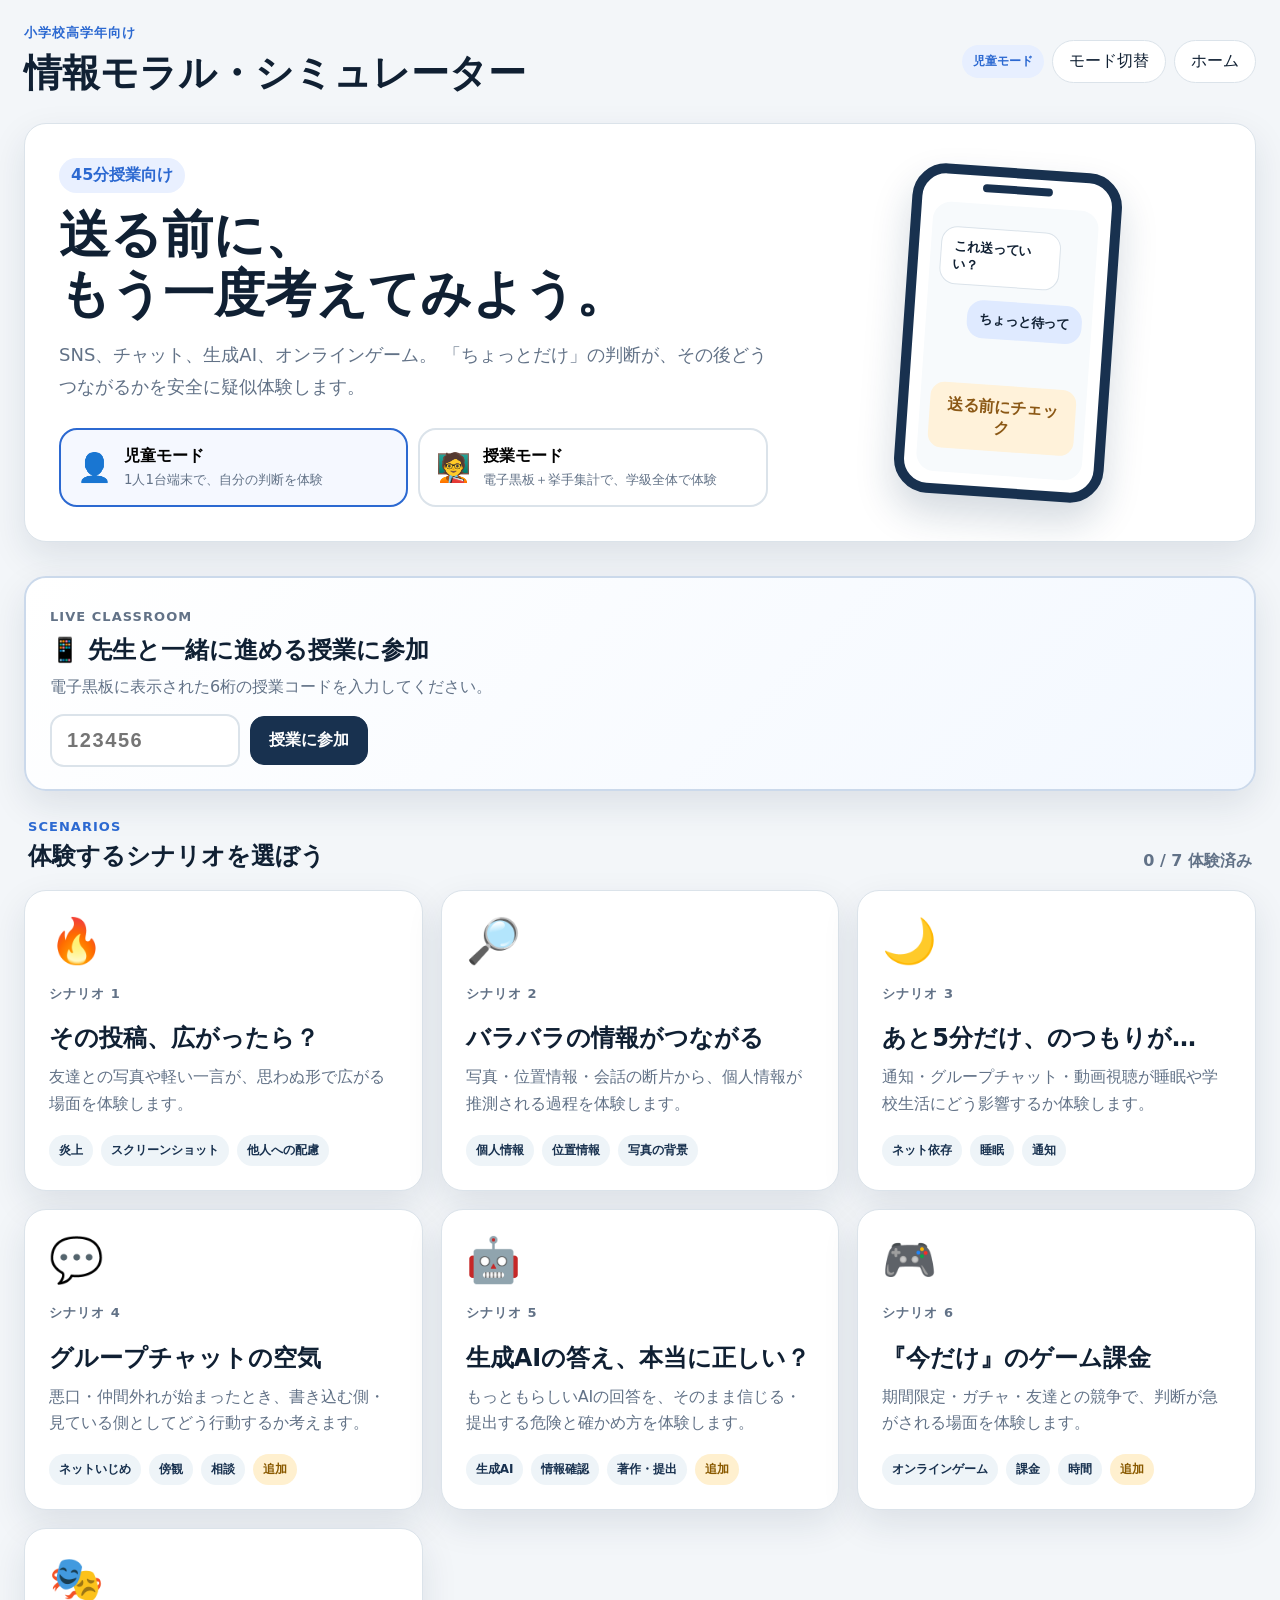
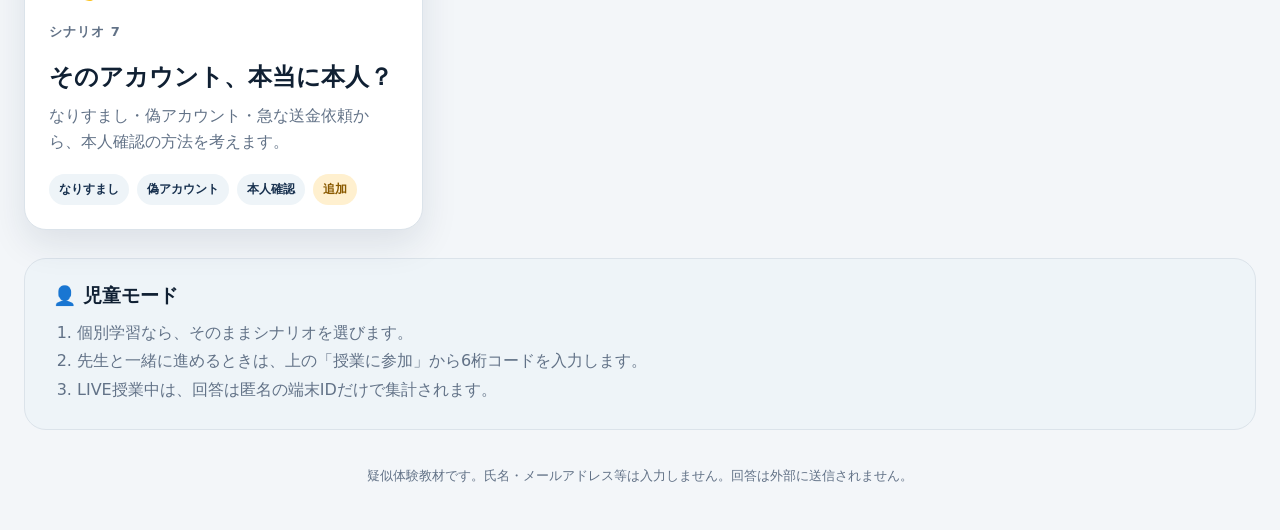
==== student/index.html @ f96a6f6f "Add files via upload" ====
<!doctype html>
<html lang="ja">
<head>
  <meta charset="utf-8" />
  <meta name="viewport" content="width=device-width, initial-scale=1" />
  <meta name="theme-color" content="#18314f" />
  <title>情報モラル・シミュレーター｜児童用</title>
  <meta name="description" content="小学校高学年向け。SNS・チャット・生成AI・ゲームを疑似体験しながら情報モラルを考える教材です。" />
  <link rel="stylesheet" href="../styles.css" />
</head>
<body>
  <div class="app-shell">
    <header class="topbar">
      <div class="brand">
        <p class="eyebrow">小学校高学年向け</p>
        <h1>情報モラル・シミュレーター</h1>
      </div>
      <div class="top-actions">
        <span id="modeBadge" class="mode-badge">児童モード</span>
        <button id="modeBtn" class="ghost-btn" type="button">モード切替</button>
        <button id="homeBtn" class="ghost-btn" type="button">ホーム</button>
      </div>
    </header>

    <main id="app" class="main"></main>

    <footer class="footer">
      <p>疑似体験教材です。氏名・メールアドレス等は入力しません。回答は外部に送信されません。</p>
    </footer>
  </div>

  <template id="homeTemplate">
    <section class="hero card">
      <div class="hero-copy">
        <span class="badge">45分授業向け</span>
        <h2>送る前に、<br>もう一度考えてみよう。</h2>
        <p>
          SNS、チャット、生成AI、オンラインゲーム。
          「ちょっとだけ」の判断が、その後どうつながるかを安全に疑似体験します。
        </p>
        <div class="mode-picker" aria-label="利用モード">
          <button class="mode-card active" data-mode="student" type="button">
            <span class="mode-icon">👤</span>
            <span><strong>児童モード</strong><small>1人1台端末で、自分の判断を体験</small></span>
          </button>
          <button class="mode-card" data-mode="teacher" type="button">
            <span class="mode-icon">🧑‍🏫</span>
            <span><strong>授業モード</strong><small>電子黒板＋挙手集計で、学級全体で体験</small></span>
          </button>
        </div>
      </div>
      <div class="hero-visual" aria-hidden="true">
        <div class="phone-mini">
          <div class="phone-mini-notch"></div>
          <div class="phone-mini-screen">
            <div class="mini-bubble left">これ送っていい？</div>
            <div class="mini-bubble right">ちょっと待って</div>
            <div class="mini-warning">送る前にチェック</div>
          </div>
        </div>
      </div>
    </section>

    <section id="liveHomePanel" class="live-home-panel"></section>

    <section>
      <div class="section-heading">
        <div>
          <p class="eyebrow">SCENARIOS</p>
          <h2 id="scenarioHeading">体験するシナリオを選ぼう</h2>
        </div>
        <div id="overallProgress" class="overall-progress"></div>
      </div>
      <div id="scenarioGrid" class="scenario-grid"></div>
    </section>

    <section id="lessonTip" class="lesson-tip card soft"></section>
  </template>

  <template id="studentScenarioTemplate">
    <section class="scenario-layout">
      <aside class="scenario-sidebar">
        <button class="back-link back-home" type="button">← シナリオ選択</button>
        <div class="card sidebar-card">
          <p id="scenarioLabel" class="eyebrow"></p>
          <h2 id="scenarioTitle"></h2>
          <p id="scenarioIntro"></p>
          <div class="step-track">
            <span id="stepText"></span>
            <div class="progress-bar"><div id="stepBar"></div></div>
          </div>
        </div>
      </aside>

      <section class="phone-stage">
        <div class="phone">
          <div class="phone-notch"></div>
          <div class="phone-status"><span>11:24</span><span>●●●</span></div>
          <div id="phoneAppHeader" class="phone-app-header"></div>
          <div id="phoneContent" class="phone-content"></div>
        </div>
        <div id="decisionPanel" class="decision-panel card"></div>
      </section>
    </section>
  </template>

  <template id="teacherScenarioTemplate">
    <section class="teacher-shell">
      <div class="teacher-toolbar">
        <button class="back-link back-home" type="button">← シナリオ選択</button>
        <div id="teacherLiveStatus" class="teacher-live-status"></div>
        <div class="teacher-progress">
          <span id="teacherStepText"></span>
          <div class="progress-bar"><div id="teacherStepBar"></div></div>
        </div>
        <button id="resetVotesBtn" class="ghost-btn" type="button">挙手数を0に戻す</button>
      </div>

      <section class="teacher-board card">
        <div class="teacher-context">
          <div>
            <p id="teacherScenarioLabel" class="eyebrow"></p>
            <h2 id="teacherScenarioTitle"></h2>
          </div>
          <div class="board-app-chip"><span class="app-dot"></span><span id="teacherAppName"></span></div>
        </div>

        <div class="teacher-stage-grid">
          <div id="teacherMockScreen" class="teacher-mock-screen"></div>
          <div class="teacher-question">
            <p class="eyebrow">みんなならどうする？</p>
            <h3 id="teacherPrompt"></h3>
            <div id="teacherContextBox" class="context-box board-context"></div>
          </div>
        </div>

        <div id="teacherChoices" class="teacher-choices"></div>
        <div id="teacherOutcome" class="teacher-outcome" hidden></div>
      </section>
    </section>
  </template>

  <template id="resultTemplate">
    <section class="result-wrap">
      <div class="result-hero card">
        <div>
          <p id="resultModeLabel" class="eyebrow">振り返り</p>
          <h2 id="resultTitle"></h2>
          <p id="resultSummary"></p>
        </div>
      </div>

      <section class="metric-grid" id="metricGrid"></section>

      <section class="card timeline-card">
        <div class="section-heading compact">
          <div>
            <p id="timelineLabel" class="eyebrow">あなたの選択</p>
            <h3>どこで立ち止まれたかな？</h3>
          </div>
        </div>
        <div id="choiceTimeline" class="choice-timeline"></div>
      </section>

      <section class="card reflection-card">
        <p class="eyebrow">考えてみよう</p>
        <h3>振り返りの3問</h3>
        <div id="reflectionQuestions" class="reflection-questions"></div>
      </section>

      <section class="result-actions">
        <button id="retryBtn" class="secondary-btn" type="button">同じシナリオをもう一度</button>
        <button id="nextScenarioBtn" class="primary-btn" type="button">別のシナリオへ</button>
      </section>
    </section>
  </template>

  <div id="modeDialog" class="modal" hidden>
    <div class="modal-card card" role="dialog" aria-modal="true" aria-labelledby="modeDialogTitle">
      <p class="eyebrow">MODE</p>
      <h2 id="modeDialogTitle">使い方を選ぶ</h2>
      <button class="mode-select-btn" data-mode="student" type="button">
        <span>👤</span><strong>児童モード</strong><small>一人一端末で個別に体験</small>
      </button>
      <button class="mode-select-btn" data-mode="teacher" type="button">
        <span>🧑‍🏫</span><strong>授業モード</strong><small>電子黒板で挙手を集計しながら進行</small>
      </button>
      <button id="closeModeDialog" class="ghost-btn modal-close" type="button">閉じる</button>
    </div>
  </div>

  <script src="../config.js"></script>
  <script src="../app.js"></script>
</body>
</html>
---- styles.css ----
:root{
  --bg:#f3f6f9;--surface:#fff;--ink:#102033;--muted:#627287;--line:#dbe3ea;
  --navy:#18314f;--blue:#2c69d1;--cyan:#1e9ab7;--green:#4d9b75;--orange:#d9872c;
  --red:#c85b5b;--soft:#eef4f8;--yellow:#f4b940;--shadow:0 14px 36px rgba(18,44,72,.10);
  --radius:22px;font-family:"Noto Sans JP","Yu Gothic","Hiragino Kaku Gothic ProN",system-ui,sans-serif
}
*{box-sizing:border-box}html,body{margin:0;background:var(--bg);color:var(--ink)}
body{min-height:100vh}button{font:inherit}button:focus-visible{outline:4px solid rgba(44,105,209,.25);outline-offset:2px}
.app-shell{max-width:1280px;margin:0 auto;padding:24px}.topbar{display:flex;justify-content:space-between;gap:16px;align-items:center;margin-bottom:24px}
.topbar h1{font-size:clamp(24px,3vw,38px);margin:2px 0 0}.top-actions{display:flex;align-items:center;gap:8px;flex-wrap:wrap;justify-content:flex-end}
.eyebrow{margin:0 0 6px;color:var(--blue);font-weight:900;letter-spacing:.08em;font-size:13px}.card{background:var(--surface);border:1px solid var(--line);border-radius:var(--radius);box-shadow:var(--shadow)}
.soft{background:var(--soft);box-shadow:none}.ghost-btn,.back-link{border:1px solid var(--line);background:#fff;color:var(--ink);border-radius:999px;padding:10px 16px;cursor:pointer}
.mode-badge{font-size:12px;font-weight:900;padding:8px 11px;border-radius:999px;background:#e7efff;color:var(--blue)}
body.teacher-mode .mode-badge{background:#fff0cf;color:#8a5a00}.hero{display:grid;grid-template-columns:1.25fr .75fr;gap:28px;padding:34px;margin-bottom:34px;overflow:hidden}
.badge{display:inline-block;background:#e9f0ff;color:var(--blue);font-weight:900;padding:7px 12px;border-radius:999px;margin-bottom:12px}
.hero h2{font-size:clamp(30px,4vw,54px);line-height:1.15;margin:0 0 16px}.hero p{color:var(--muted);font-size:18px;line-height:1.8;margin:0}
.hero-visual{display:flex;justify-content:center;align-items:center}.phone-mini{width:210px;height:330px;border:10px solid var(--navy);border-radius:34px;background:#fff;box-shadow:0 20px 38px rgba(17,48,82,.18);position:relative;padding:28px 12px 12px;transform:rotate(4deg)}
.phone-mini-notch{position:absolute;top:8px;left:50%;transform:translateX(-50%);width:70px;height:8px;border-radius:99px;background:var(--navy)}
.phone-mini-screen{height:100%;background:#f7fafc;border-radius:18px;padding:24px 10px;display:flex;flex-direction:column;gap:14px}
.mini-bubble{padding:10px 12px;border-radius:16px;max-width:82%;font-weight:800;font-size:13px}.mini-bubble.left{background:#fff;border:1px solid var(--line)}
.mini-bubble.right{background:#dfeaff;align-self:flex-end}.mini-warning{margin-top:auto;background:#fff2da;color:#8b5815;border-radius:14px;padding:12px;font-weight:900;text-align:center}
.mode-picker{display:grid;grid-template-columns:1fr 1fr;gap:10px;margin-top:24px}.mode-card{border:2px solid var(--line);background:#fff;border-radius:18px;padding:16px;text-align:left;display:flex;gap:12px;cursor:pointer;align-items:center}
.mode-card.active{border-color:var(--blue);background:#f5f8ff}.mode-card strong,.mode-card small{display:block}.mode-card small{color:var(--muted);margin-top:4px;line-height:1.4}.mode-icon{font-size:28px}
.section-heading{display:flex;justify-content:space-between;align-items:end;gap:16px;margin:0 4px 18px}.section-heading h2,.section-heading h3{margin:0}.section-heading.compact{margin:0 0 18px}
.overall-progress{color:var(--muted);font-weight:800}.scenario-grid{display:grid;grid-template-columns:repeat(3,1fr);gap:18px}
.scenario-card{padding:24px;display:flex;flex-direction:column;min-height:300px;cursor:pointer;transition:.18s ease;position:relative;overflow:hidden}
.scenario-card:hover{transform:translateY(-4px);box-shadow:0 18px 42px rgba(18,44,72,.15)}.scenario-card .icon{font-size:44px;margin-bottom:16px}.scenario-card h3{font-size:24px;margin:0 0 10px}
.scenario-card p{color:var(--muted);line-height:1.65;margin:0 0 18px}.scenario-card .meta{display:flex;gap:8px;flex-wrap:wrap;margin-top:auto}
.pill{font-size:12px;font-weight:900;padding:7px 10px;border-radius:999px;background:var(--soft);color:var(--navy)}.pill.new{background:#fff0cf;color:#8a5a00}
.done-mark{position:absolute;right:18px;top:18px;background:#dff3e8;color:#327151;font-weight:900;border-radius:999px;padding:7px 10px;font-size:12px}
.lesson-tip{padding:24px 28px;margin-top:28px}.lesson-tip h3{margin:0 0 10px}.lesson-tip ol,.lesson-tip ul{margin:0;padding-left:1.5em;color:var(--muted);line-height:1.8}
.footer{padding:24px 0 8px;color:var(--muted);font-size:13px;text-align:center}
.scenario-layout{display:grid;grid-template-columns:330px 1fr;gap:24px;align-items:start}.scenario-sidebar{display:flex;flex-direction:column;gap:14px;position:sticky;top:18px}
.sidebar-card{padding:24px}.sidebar-card h2{margin:0 0 10px;font-size:30px}.sidebar-card p{color:var(--muted);line-height:1.7}.step-track{margin-top:24px;font-weight:900;font-size:13px}
.progress-bar{height:9px;background:#e5ebf0;border-radius:999px;overflow:hidden;margin-top:9px}.progress-bar>div{height:100%;background:linear-gradient(90deg,var(--blue),var(--cyan));width:0;transition:.3s}
.phone-stage{display:grid;grid-template-columns:minmax(340px,500px) minmax(300px,1fr);gap:24px;align-items:start}.phone{border:12px solid #15283d;border-radius:42px;background:#fff;min-height:680px;box-shadow:0 20px 50px rgba(14,34,55,.20);overflow:hidden;position:relative}
.phone-notch{position:absolute;z-index:3;top:9px;left:50%;transform:translateX(-50%);width:116px;height:20px;border-radius:999px;background:#15283d}.phone-status{padding:13px 20px 8px;display:flex;justify-content:space-between;font-size:12px;font-weight:900;background:#f9fbfc}
.phone-app-header{padding:14px 18px;border-bottom:1px solid var(--line);font-weight:900;display:flex;align-items:center;gap:10px}.app-dot{width:30px;height:30px;border-radius:9px;background:linear-gradient(145deg,var(--blue),var(--cyan));display:inline-block;flex:none}
.phone-content{background:#f5f7fa;min-height:605px;padding:16px;display:flex;flex-direction:column;gap:12px}.post{background:#fff;border:1px solid var(--line);border-radius:18px;padding:14px}
.post-head{display:flex;align-items:center;gap:10px;margin-bottom:10px}.avatar{width:38px;height:38px;border-radius:50%;display:grid;place-items:center;background:#dfe8f5;font-weight:900}
.post-user{font-weight:900}.post-time{font-size:12px;color:var(--muted)}.post p{margin:8px 0;line-height:1.55}.post-image{border-radius:14px;background:linear-gradient(135deg,#b8d7f4,#e8f2fa);min-height:160px;padding:18px;display:flex;align-items:end;font-weight:900;color:#24415f;position:relative;overflow:hidden}
.post-image::after{content:"";position:absolute;right:18px;top:18px;width:85px;height:38px;background:#fff9;border-radius:8px;box-shadow:0 0 0 1px #ffffffaa}
.reactions{display:flex;gap:16px;color:var(--muted);font-size:13px;font-weight:900;margin-top:12px}.chat-row{display:flex;gap:9px;align-items:flex-end}.chat-row.me{justify-content:flex-end}
.chat-avatar{width:34px;height:34px;border-radius:50%;background:#dfe8f5;display:grid;place-items:center;font-weight:900;font-size:12px}.bubble{max-width:78%;background:#fff;border:1px solid var(--line);padding:10px 13px;border-radius:16px;line-height:1.55}
.chat-row.me .bubble{background:#dfeaff;border-color:#cadcff}.system-note{align-self:center;background:#e9edf1;color:#516274;border-radius:999px;padding:7px 12px;font-size:12px;font-weight:900}
.notification{background:#fff;border-left:5px solid var(--orange);padding:12px 14px;border-radius:12px;box-shadow:0 7px 20px rgba(20,45,70,.08)}.notification strong{display:block;margin-bottom:4px}
.screen-night{background:linear-gradient(#16213a,#273a5b);color:#fff}.screen-night .chat-row .bubble{color:var(--ink)}.clock-card{padding:22px;border-radius:18px;background:rgba(255,255,255,.11);text-align:center;margin:8px 0 4px}
.clock-card .clock{font-size:52px;font-weight:900}.clock-card p{margin:6px 0 0;color:#d8e4f2}.decision-panel{padding:24px;position:sticky;top:18px}.decision-panel h3{font-size:24px;margin:0 0 10px}
.decision-panel>p{color:var(--muted);line-height:1.7;margin:0 0 18px}.choice-list{display:flex;flex-direction:column;gap:10px}.choice-btn{border:1px solid var(--line);background:#fff;border-radius:16px;padding:15px 16px;text-align:left;cursor:pointer;font-weight:900;line-height:1.5;transition:.15s}
.choice-btn:hover{border-color:#9bb7df;background:#f7faff;transform:translateX(3px)}.choice-index{display:inline-grid;place-items:center;width:28px;height:28px;border-radius:50%;background:var(--soft);margin-right:9px;color:var(--blue);font-size:13px}
.context-box{background:var(--soft);padding:12px 14px;border-radius:14px;color:var(--muted);line-height:1.6;font-size:14px;margin-bottom:16px}.outcome-box{border:2px solid #cbd8e6;background:#f8fbff;border-radius:18px;padding:18px}
.outcome-box h4{font-size:20px;margin:0 0 8px}.outcome-box p{color:var(--ink);line-height:1.7;margin:0 0 16px}.primary-btn,.secondary-btn{border-radius:14px;padding:13px 18px;font-weight:900;cursor:pointer}
.primary-btn{background:var(--navy);color:#fff;border:1px solid var(--navy)}.secondary-btn{background:#fff;color:var(--ink);border:1px solid var(--line)}
/* teacher mode */
body.teacher-mode .app-shell{max-width:1500px}.teacher-shell{min-height:calc(100vh - 150px)}.teacher-toolbar{display:grid;grid-template-columns:auto 1fr auto;gap:18px;align-items:center;margin-bottom:16px}
.teacher-progress{min-width:260px;font-weight:900}.teacher-board{padding:28px;box-shadow:0 20px 52px rgba(18,44,72,.14)}.teacher-context{display:flex;justify-content:space-between;gap:20px;align-items:center;border-bottom:1px solid var(--line);padding-bottom:18px}
.teacher-context h2{font-size:clamp(30px,3vw,48px);margin:0}.board-app-chip{display:flex;align-items:center;gap:10px;font-weight:900;background:var(--soft);padding:10px 14px;border-radius:15px}
.teacher-stage-grid{display:grid;grid-template-columns:.85fr 1.15fr;gap:24px;align-items:stretch;margin:24px 0}.teacher-mock-screen{background:#f4f7fa;border:2px solid var(--line);border-radius:24px;padding:18px;min-height:280px;display:flex;flex-direction:column;gap:12px}
.teacher-mock-screen .post-image{min-height:120px}.teacher-question{display:flex;flex-direction:column;justify-content:center;padding:18px}.teacher-question h3{font-size:clamp(30px,3.6vw,54px);line-height:1.35;margin:0 0 18px}
.board-context{font-size:18px;margin:0;padding:16px 18px}.teacher-choices{display:grid;grid-template-columns:repeat(3,1fr);gap:16px}.teacher-choice{border:2px solid var(--line);border-radius:20px;padding:18px;background:#fff;display:flex;flex-direction:column;min-height:230px}
.teacher-choice-head{display:flex;align-items:flex-start;gap:12px}.teacher-letter{width:46px;height:46px;border-radius:50%;display:grid;place-items:center;background:var(--navy);color:#fff;font-size:22px;font-weight:900;flex:none}
.teacher-choice h4{font-size:22px;line-height:1.45;margin:4px 0 10px}.vote-control{margin-top:auto}.vote-row{display:grid;grid-template-columns:46px 1fr 46px;gap:8px;align-items:center}
.vote-btn{width:46px;height:46px;border-radius:14px;border:1px solid var(--line);background:var(--soft);font-size:24px;font-weight:900;cursor:pointer}.vote-number{text-align:center;font-size:30px;font-weight:900}
.vote-bar{height:10px;background:#edf1f5;border-radius:999px;overflow:hidden;margin:10px 0}.vote-bar>div{height:100%;width:0;background:linear-gradient(90deg,var(--blue),var(--cyan));transition:.25s}
.vote-meta{display:flex;justify-content:space-between;color:var(--muted);font-size:13px;font-weight:900}.choose-route-btn{width:100%;margin-top:12px;border:none;background:var(--navy);color:#fff;padding:11px;border-radius:13px;font-weight:900;cursor:pointer}
.teacher-outcome{margin-top:18px;border:3px solid #cbd8e6;background:#f8fbff;border-radius:22px;padding:22px}.teacher-outcome h3{font-size:28px;margin:0 0 8px}.teacher-outcome p{font-size:21px;line-height:1.7;margin:0 0 18px}
.teacher-outcome-actions{display:flex;justify-content:flex-end;gap:10px}.class-summary{display:flex;gap:10px;flex-wrap:wrap;margin-bottom:12px}.class-pill{background:#fff;border:1px solid var(--line);border-radius:999px;padding:8px 12px;font-weight:900}
/* result */
.result-wrap{max-width:1060px;margin:0 auto}.result-hero{padding:32px;margin-bottom:18px}.result-hero h2{font-size:34px;margin:0 0 10px}.result-hero p{color:var(--muted);line-height:1.7}
.metric-grid{display:grid;grid-template-columns:repeat(4,1fr);gap:14px;margin-bottom:18px}.metric-card{padding:20px}.metric-card h3{margin:0 0 8px;font-size:17px}.metric-score{font-size:34px;font-weight:900;margin:4px 0 8px}
.metric-bar{height:10px;background:#edf1f5;border-radius:999px;overflow:hidden}.metric-bar>div{height:100%;border-radius:999px;background:linear-gradient(90deg,var(--blue),var(--cyan))}
.metric-card p{color:var(--muted);font-size:13px;line-height:1.55;margin-bottom:0}.timeline-card,.reflection-card{padding:26px;margin-bottom:18px}.choice-timeline{display:flex;flex-direction:column;gap:14px}
.choice-event{display:grid;grid-template-columns:42px 1fr;gap:12px}.choice-event .num{width:38px;height:38px;border-radius:50%;display:grid;place-items:center;background:var(--navy);color:#fff;font-weight:900}
.choice-event h4{margin:2px 0 5px}.choice-event p{margin:0;color:var(--muted);line-height:1.6}.reflection-questions{display:grid;grid-template-columns:repeat(3,1fr);gap:12px}.reflection-q{background:var(--soft);border-radius:16px;padding:18px;font-weight:900;line-height:1.55}
.result-actions{display:flex;justify-content:flex-end;gap:12px;margin-top:20px}
/* modal */
.modal{position:fixed;inset:0;background:rgba(13,28,45,.55);z-index:20;display:grid;place-items:center;padding:18px}.modal[hidden]{display:none}.modal-card{width:min(520px,100%);padding:26px}.modal-card h2{margin:0 0 18px}
.mode-select-btn{width:100%;display:grid;grid-template-columns:44px 1fr;text-align:left;gap:3px 10px;border:1px solid var(--line);background:#fff;border-radius:16px;padding:15px;margin:10px 0;cursor:pointer}.mode-select-btn>span{grid-row:1/3;font-size:28px}
.mode-select-btn strong{font-size:18px}.mode-select-btn small{color:var(--muted)}.modal-close{width:100%;margin-top:8px}
@media(max-width:1100px){.scenario-grid{grid-template-columns:repeat(2,1fr)}.teacher-stage-grid{grid-template-columns:1fr}.teacher-choices{grid-template-columns:1fr}.metric-grid{grid-template-columns:repeat(2,1fr)}}
@media(max-width:980px){.hero{grid-template-columns:1fr}.hero-visual{display:none}.scenario-layout{grid-template-columns:1fr}.scenario-sidebar{position:static}.phone-stage{grid-template-columns:1fr}.phone{max-width:560px;margin:0 auto;width:100%}.decision-panel{position:static}.teacher-toolbar{grid-template-columns:1fr}.teacher-context{align-items:flex-start}.mode-picker{grid-template-columns:1fr}}
@media(max-width:720px){.app-shell{padding:14px}.topbar{align-items:flex-start}.topbar h1{font-size:23px}.top-actions{max-width:200px}.hero{padding:24px}.scenario-grid,.metric-grid,.reflection-questions{grid-template-columns:1fr}.result-actions,.teacher-outcome-actions{flex-direction:column}.result-actions button,.teacher-outcome-actions button{width:100%}.teacher-board{padding:18px}.teacher-context{flex-direction:column}.teacher-question h3{font-size:30px}}


/* ===== v3 LIVE classroom ===== */
.live-home-panel:empty{display:none}
.live-card{padding:22px 24px;margin:0 0 28px;border:2px solid #cbd9eb;background:linear-gradient(135deg,#ffffff,#f3f8ff)}
.live-card.teacher-live{border-color:#f0c86e;background:linear-gradient(135deg,#fffdf7,#fff6de)}
.live-card h3{margin:0 0 8px;font-size:24px}
.live-card p{color:var(--muted);line-height:1.65;margin:6px 0}
.live-row{display:flex;align-items:center;gap:10px;flex-wrap:wrap;margin-top:14px}
.live-code-box{display:inline-flex;align-items:center;gap:12px;background:var(--navy);color:#fff;border-radius:18px;padding:12px 18px}
.live-code-box small{opacity:.78;font-weight:800}
.live-code{font-size:30px;letter-spacing:.12em;font-weight:950}
.live-input{width:190px;border:2px solid var(--line);border-radius:14px;padding:13px 15px;font-size:20px;font-weight:900;letter-spacing:.08em;background:#fff}
.live-status-dot{width:10px;height:10px;border-radius:50%;display:inline-block;background:#95a2b2;margin-right:6px}
.live-status-dot.on{background:#3ea76e;box-shadow:0 0 0 5px rgba(62,167,110,.12)}
.live-message{font-weight:800;color:var(--navy)}
.live-error{color:#b84444;font-weight:800}
.live-hint{font-size:13px!important}
.live-joined-banner{display:flex;align-items:center;justify-content:space-between;gap:12px;background:#e9f6ee;border:1px solid #b9dfc7;border-radius:15px;padding:12px 14px;margin-bottom:14px}
.live-wait-card{max-width:760px;margin:40px auto;padding:38px;text-align:center}
.live-wait-card .big-icon{font-size:58px}
.live-wait-card h2{font-size:34px;margin:10px 0}
.live-wait-card p{color:var(--muted);line-height:1.7}
.teacher-live-status{min-width:220px;font-weight:900}
.teacher-live-status .live-code-mini{display:inline-block;background:#fff0cf;color:#7c5200;border-radius:999px;padding:8px 12px}
.live-vote-lock{border:2px solid #b7dfc7;background:#effaf3;border-radius:18px;padding:18px}
.live-vote-lock h4{margin:0 0 8px;font-size:22px}
.live-vote-lock p{margin:0;color:#3d6b50;line-height:1.6}
.live-choice-selected{border-color:#5a92de!important;background:#f2f7ff!important}
.teacher-choice.live-readonly .vote-btn{display:none}
.teacher-choice.live-readonly .vote-row{grid-template-columns:1fr}
.teacher-choice.live-readonly .vote-number{font-size:36px}
.live-count-note{text-align:center;color:var(--muted);font-size:13px;font-weight:900;margin-top:8px}
.sync-warning{background:#fff4dc;border:1px solid #f0cf86;color:#7e5911;padding:10px 12px;border-radius:13px;font-size:13px;font-weight:800}
@media(max-width:720px){
  .live-card{padding:18px}
  .live-input{width:100%}
  .live-code{font-size:25px}
}
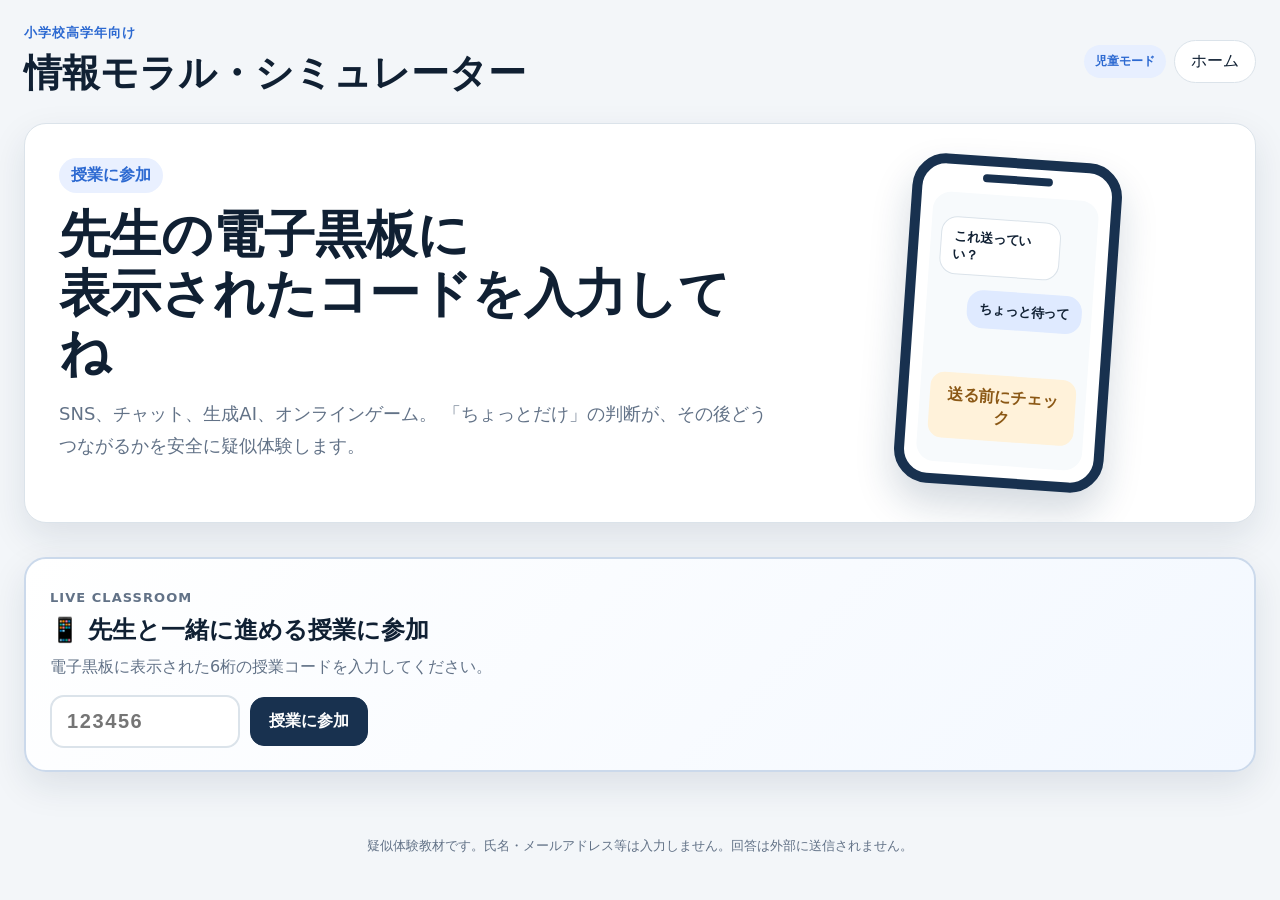
==== commit ce6bb055: "Add files via upload" ====
--- a/student/index.html
+++ b/student/index.html
@@ -8,7 +8,7 @@
   <meta name="description" content="小学校高学年向け。SNS・チャット・生成AI・ゲームを疑似体験しながら情報モラルを考える教材です。" />
   <link rel="stylesheet" href="../styles.css" />
 </head>
-<body>
+<body data-role="student">
   <div class="app-shell">
     <header class="topbar">
       <div class="brand">
@@ -17,7 +17,6 @@
       </div>
       <div class="top-actions">
         <span id="modeBadge" class="mode-badge">児童モード</span>
-        <button id="modeBtn" class="ghost-btn" type="button">モード切替</button>
         <button id="homeBtn" class="ghost-btn" type="button">ホーム</button>
       </div>
     </header>
@@ -32,22 +31,12 @@
   <template id="homeTemplate">
     <section class="hero card">
       <div class="hero-copy">
-        <span class="badge">45分授業向け</span>
-        <h2>送る前に、<br>もう一度考えてみよう。</h2>
+        <span class="badge">授業に参加</span>
+        <h2>先生の電子黒板に<br>表示されたコードを入力してね</h2>
         <p>
           SNS、チャット、生成AI、オンラインゲーム。
           「ちょっとだけ」の判断が、その後どうつながるかを安全に疑似体験します。
         </p>
-        <div class="mode-picker" aria-label="利用モード">
-          <button class="mode-card active" data-mode="student" type="button">
-            <span class="mode-icon">👤</span>
-            <span><strong>児童モード</strong><small>1人1台端末で、自分の判断を体験</small></span>
-          </button>
-          <button class="mode-card" data-mode="teacher" type="button">
-            <span class="mode-icon">🧑‍🏫</span>
-            <span><strong>授業モード</strong><small>電子黒板＋挙手集計で、学級全体で体験</small></span>
-          </button>
-        </div>
       </div>
       <div class="hero-visual" aria-hidden="true">
         <div class="phone-mini">
@@ -62,19 +51,6 @@
     </section>
 
     <section id="liveHomePanel" class="live-home-panel"></section>
-
-    <section>
-      <div class="section-heading">
-        <div>
-          <p class="eyebrow">SCENARIOS</p>
-          <h2 id="scenarioHeading">体験するシナリオを選ぼう</h2>
-        </div>
-        <div id="overallProgress" class="overall-progress"></div>
-      </div>
-      <div id="scenarioGrid" class="scenario-grid"></div>
-    </section>
-
-    <section id="lessonTip" class="lesson-tip card soft"></section>
   </template>
 
   <template id="studentScenarioTemplate">
@@ -104,91 +80,6 @@
     </section>
   </template>
 
-  <template id="teacherScenarioTemplate">
-    <section class="teacher-shell">
-      <div class="teacher-toolbar">
-        <button class="back-link back-home" type="button">← シナリオ選択</button>
-        <div id="teacherLiveStatus" class="teacher-live-status"></div>
-        <div class="teacher-progress">
-          <span id="teacherStepText"></span>
-          <div class="progress-bar"><div id="teacherStepBar"></div></div>
-        </div>
-        <button id="resetVotesBtn" class="ghost-btn" type="button">挙手数を0に戻す</button>
-      </div>
-
-      <section class="teacher-board card">
-        <div class="teacher-context">
-          <div>
-            <p id="teacherScenarioLabel" class="eyebrow"></p>
-            <h2 id="teacherScenarioTitle"></h2>
-          </div>
-          <div class="board-app-chip"><span class="app-dot"></span><span id="teacherAppName"></span></div>
-        </div>
-
-        <div class="teacher-stage-grid">
-          <div id="teacherMockScreen" class="teacher-mock-screen"></div>
-          <div class="teacher-question">
-            <p class="eyebrow">みんなならどうする？</p>
-            <h3 id="teacherPrompt"></h3>
-            <div id="teacherContextBox" class="context-box board-context"></div>
-          </div>
-        </div>
-
-        <div id="teacherChoices" class="teacher-choices"></div>
-        <div id="teacherOutcome" class="teacher-outcome" hidden></div>
-      </section>
-    </section>
-  </template>
-
-  <template id="resultTemplate">
-    <section class="result-wrap">
-      <div class="result-hero card">
-        <div>
-          <p id="resultModeLabel" class="eyebrow">振り返り</p>
-          <h2 id="resultTitle"></h2>
-          <p id="resultSummary"></p>
-        </div>
-      </div>
-
-      <section class="metric-grid" id="metricGrid"></section>
-
-      <section class="card timeline-card">
-        <div class="section-heading compact">
-          <div>
-            <p id="timelineLabel" class="eyebrow">あなたの選択</p>
-            <h3>どこで立ち止まれたかな？</h3>
-          </div>
-        </div>
-        <div id="choiceTimeline" class="choice-timeline"></div>
-      </section>
-
-      <section class="card reflection-card">
-        <p class="eyebrow">考えてみよう</p>
-        <h3>振り返りの3問</h3>
-        <div id="reflectionQuestions" class="reflection-questions"></div>
-      </section>
-
-      <section class="result-actions">
-        <button id="retryBtn" class="secondary-btn" type="button">同じシナリオをもう一度</button>
-        <button id="nextScenarioBtn" class="primary-btn" type="button">別のシナリオへ</button>
-      </section>
-    </section>
-  </template>
-
-  <div id="modeDialog" class="modal" hidden>
-    <div class="modal-card card" role="dialog" aria-modal="true" aria-labelledby="modeDialogTitle">
-      <p class="eyebrow">MODE</p>
-      <h2 id="modeDialogTitle">使い方を選ぶ</h2>
-      <button class="mode-select-btn" data-mode="student" type="button">
-        <span>👤</span><strong>児童モード</strong><small>一人一端末で個別に体験</small>
-      </button>
-      <button class="mode-select-btn" data-mode="teacher" type="button">
-        <span>🧑‍🏫</span><strong>授業モード</strong><small>電子黒板で挙手を集計しながら進行</small>
-      </button>
-      <button id="closeModeDialog" class="ghost-btn modal-close" type="button">閉じる</button>
-    </div>
-  </div>
-
   <script src="../config.js"></script>
   <script src="../app.js"></script>
 </body>
--- a/styles.css
+++ b/styles.css
@@ -119,3 +119,13 @@
   .live-input{width:100%}
   .live-code{font-size:25px}
 }
+
+/* ===== v3.1 role chooser (root landing page) ===== */
+.entry-picker{display:grid;grid-template-columns:1fr 1fr;gap:18px}
+.entry-card{display:flex;gap:16px;align-items:center;padding:26px;text-decoration:none;color:inherit;transition:.18s ease}
+.entry-card:hover{transform:translateY(-4px);box-shadow:0 18px 42px rgba(18,44,72,.15)}
+.entry-card .mode-icon{font-size:34px;flex:none}
+.entry-card-body{display:block}
+.entry-card-body strong{display:block;font-size:19px;margin-bottom:6px}
+.entry-card-body small{display:block;color:var(--muted);line-height:1.6}
+@media(max-width:720px){.entry-picker{grid-template-columns:1fr}}
